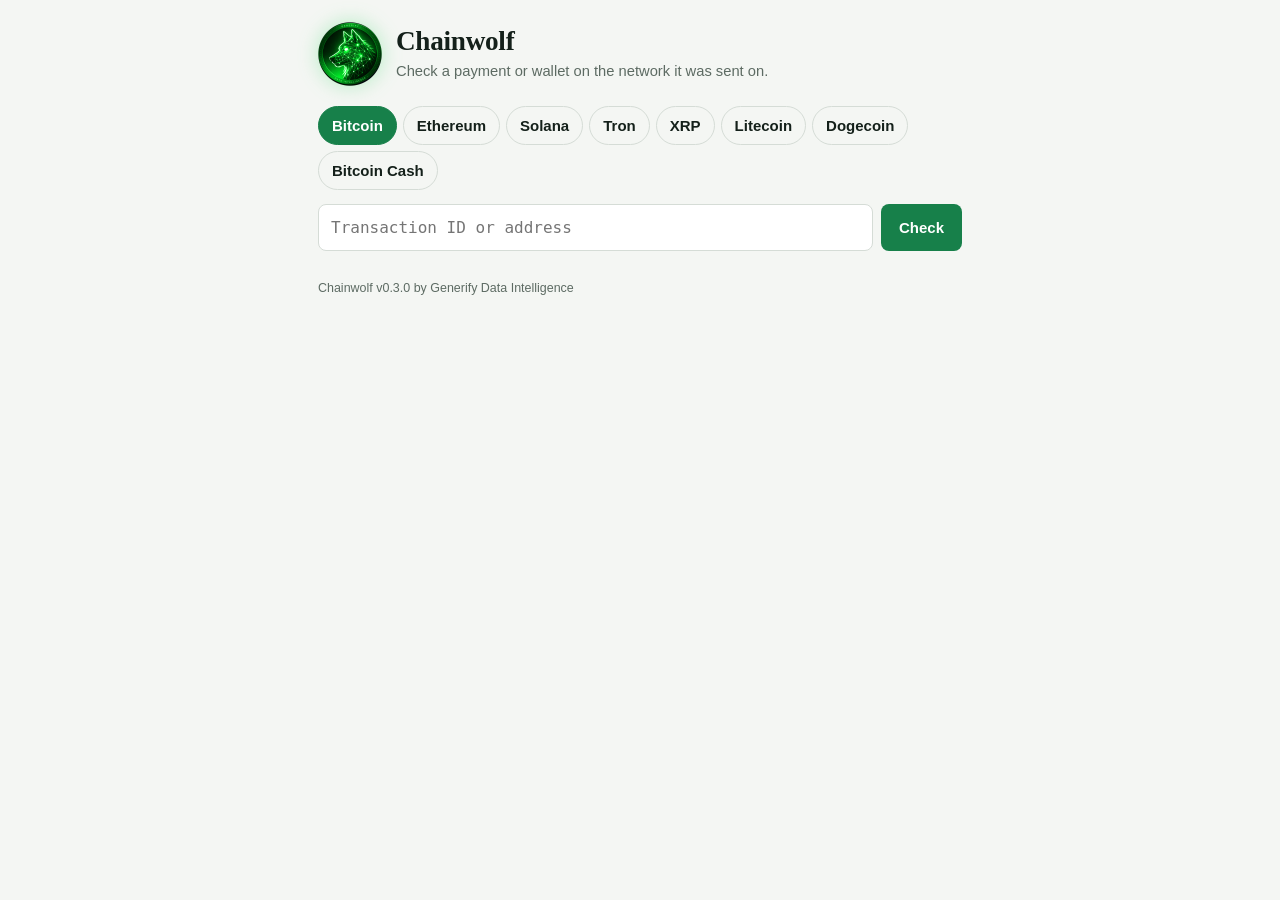
==== index.html @ af443fda "Add 7 files" ====
<!doctype html>
<html lang="en">
<head>
<meta charset="utf-8">
<meta name="viewport" content="width=device-width, initial-scale=1, viewport-fit=cover">
<title>Chainwolf</title>
<meta name="app-version" content="0.3.0">
<meta name="theme-color" content="#070b09">
<link rel="icon" type="image/png" href="favicon.png">
<link rel="apple-touch-icon" href="apple-touch-icon.png">
<link rel="stylesheet" href="style.css?v=0.3.0">
</head>
<body>
<main>
  <header class="brand">
    <img src="logo.png?v=0.3.0" alt="Generify Data Intelligence" width="64" height="64">
    <div>
      <h1>Chainwolf</h1>
      <p class="sub">Check a payment or wallet on the network it was sent on.</p>
    </div>
  </header>

  <div class="nets" id="nets" role="group" aria-label="Network"></div>

  <form id="f" autocomplete="off">
    <div class="field">
      <input id="txid" type="text" autocapitalize="off" autocorrect="off" spellcheck="false"
             placeholder="Transaction ID or address" aria-label="Transaction ID or wallet address">
      <button id="clr" class="icon" type="button" aria-label="Clear" hidden>&times;</button>
    </div>
    <button id="go" type="submit">Check</button>
  </form>

  <div id="msg" role="alert" hidden></div>

  <section id="result" aria-live="polite" hidden>
    <a href="#" id="back" hidden>&larr; Back to address</a>
    <div class="idrow">
      <span class="kind" id="kind"></span>
      <code id="idText"></code>
      <button class="mini" id="copyBtn" type="button">Copy</button>
      <a class="mini" id="ext" target="_blank" rel="noopener noreferrer">Open explorer</a>
    </div>
    <div id="status" class="status">
      <div class="big" id="sBig"></div>
      <div class="small" id="sSmall"></div>
      <div class="pips" id="pips" hidden><span></span><span></span><span></span><span></span><span></span><span></span></div>
      <div class="note" id="sNote" hidden></div>
    </div>
    <div class="watchbar" id="watchbar">
      <div class="field" id="wfield"><input id="wlabel" type="text" maxlength="40" placeholder="Label (optional)" aria-label="Watchlist label"></div>
      <span class="state" id="wstate" hidden>On your watchlist</span>
      <button class="mini" id="wbtn" type="button">Watch</button>
    </div>
    <dl id="rows"></dl>
    <div id="outs" hidden><h2 id="outsTitle">Outputs</h2><div id="outitems"></div></div>
    <div id="txlist" hidden><h2>Recent transactions</h2><div id="txitems"></div></div>
    <p class="foot" id="foot"></p>
  </section>

  <section id="watch" hidden>
    <div class="whead"><h2>Watchlist</h2><button class="mini" id="wrefresh" type="button">Refresh</button></div>
    <div id="witems"></div>
    <p id="wnote"></p>
  </section>

  <p class="ver">Chainwolf v0.3.0 by Generify Data Intelligence</p>
</main>
<script src="chains.js?v=0.3.0"></script>
<script src="app.js?v=0.3.0"></script>
</body>
</html>
---- style.css ----
:root {
  --bg: #f4f6f3; --panel: #ffffff; --ink: #14201a; --muted: #5d6b63; --line: #d5dcd6;
  --brand: #17804a; --on-brand: #ffffff;
  --pending: #a85f0a; --pending-bg: #fbeed9;
  --done: #17704f; --done-bg: #dcf1e7;
  --bad: #a3322a; --bad-bg: #f8e0dd;
  color-scheme: light;
}
@media (prefers-color-scheme: dark) {
  :root {
    --bg: #070b09; --panel: #0f1612; --ink: #e6ede8; --muted: #8fa097; --line: #223027;
    --brand: #3ddc6b; --on-brand: #04130a;
    --pending: #f0a850; --pending-bg: #35260f;
    --done: #5fd89d; --done-bg: #0f2e22;
    --bad: #f08a80; --bad-bg: #3b1a17;
    color-scheme: dark;
  }
}
* { box-sizing: border-box; }
[hidden] { display: none !important; }
html { -webkit-text-size-adjust: 100%; }
body {
  margin: 0; background: var(--bg); color: var(--ink);
  font: 16px/1.5 ui-sans-serif, -apple-system, "Segoe UI", Roboto, sans-serif;
  padding: env(safe-area-inset-top, 0px) 0 env(safe-area-inset-bottom, 0px);
}
main { max-width: 680px; margin: 0 auto; padding: 22px 18px 48px; }

.brand { display: flex; align-items: center; gap: 14px; margin-bottom: 20px; }
.brand img { width: 64px; height: 64px; flex: none; filter: drop-shadow(0 0 10px rgba(61, 220, 107, .35)); }
h1 { font: 600 1.7rem/1.15 ui-serif, Georgia, "Times New Roman", serif; margin: 0; letter-spacing: -0.01em; }
h2 { font: 600 1.05rem/1.3 ui-serif, Georgia, serif; margin: 0; }
.sub { color: var(--muted); margin: 2px 0 0; font-size: .92rem; }

.nets { display: flex; flex-wrap: wrap; gap: 6px; margin-bottom: 14px; }
.net {
  font: 600 14px/1 inherit; font-family: inherit; padding: 10px 13px; border-radius: 999px;
  border: 1px solid var(--line); background: transparent; color: var(--ink); cursor: pointer;
}
.net[aria-pressed="true"] { background: var(--brand); color: var(--on-brand); border-color: var(--brand); }

form { display: flex; gap: 8px; }
.field { position: relative; flex: 1; min-width: 0; }
input[type=text] {
  width: 100%; font: 16px ui-monospace, SFMono-Regular, Menlo, monospace;
  padding: 13px 42px 13px 12px; border: 1px solid var(--line); border-radius: 8px;
  background: var(--panel); color: var(--ink);
}
#wlabel { padding-right: 12px; font-family: inherit; }
button { font-family: inherit; font-size: 15px; font-weight: 600; cursor: pointer; }
#go { padding: 0 18px; border-radius: 8px; border: 0; background: var(--brand); color: var(--on-brand); }
#go:disabled { opacity: .5; }
button.icon {
  position: absolute; right: 4px; top: 50%; transform: translateY(-50%);
  width: 40px; height: 40px; border: 0; background: transparent; color: var(--muted);
  font-size: 24px; line-height: 1; border-radius: 8px;
}
button.mini, a.mini {
  font: 600 13px/1 inherit; font-family: inherit; text-decoration: none;
  padding: 8px 12px; border-radius: 7px; border: 1px solid var(--line);
  background: transparent; color: var(--ink); white-space: nowrap; display: inline-block;
}
:focus-visible { outline: 3px solid var(--brand); outline-offset: 2px; }

#msg { margin-top: 14px; padding: 12px 14px; border-radius: 8px; background: var(--bad-bg); color: var(--bad); }
#result { margin-top: 22px; }
#back { display: inline-block; margin-bottom: 10px; color: var(--muted); font-size: .9rem; }
.idrow { display: flex; align-items: center; gap: 8px; margin-bottom: 12px; flex-wrap: wrap; }
.idrow .kind { color: var(--muted); font-size: .85rem; }
.idrow code { flex: 1 1 200px; min-width: 0; font: 12px/1.4 ui-monospace, Menlo, monospace; word-break: break-all; color: var(--muted); }

.status { border-radius: 10px; padding: 16px 18px; margin-bottom: 12px; }
.status.pending { background: var(--pending-bg); color: var(--pending); }
.status.done { background: var(--done-bg); color: var(--done); }
.status.bad { background: var(--bad-bg); color: var(--bad); }
.status .big { font: 600 1.5rem/1.2 ui-serif, Georgia, serif; overflow-wrap: anywhere; }
.status .small, .status .note { margin-top: 6px; color: var(--ink); }
.status .note { font-size: .92rem; }
.pips { display: flex; gap: 5px; margin-top: 12px; }
.pips span { flex: 1; height: 6px; border-radius: 3px; background: currentColor; opacity: .22; }
.pips span.on { opacity: 1; }

.watchbar { display: flex; gap: 8px; margin-bottom: 12px; align-items: center; }
.watchbar .field { flex: 1; }
.watchbar .state { flex: 1; color: var(--muted); font-size: .9rem; }

dl { margin: 0; background: var(--panel); border: 1px solid var(--line); border-radius: 10px; }
.row { display: flex; justify-content: space-between; gap: 16px; padding: 11px 16px; border-top: 1px solid var(--line); }
.row:first-child { border-top: 0; }
dt { color: var(--muted); flex: none; }
dd { margin: 0; text-align: right; font-variant-numeric: tabular-nums; word-break: break-word; min-width: 0; }

#outs, #txlist { margin-top: 18px; }
#outs h2, #txlist h2 { margin-bottom: 8px; }
.orow { display: flex; justify-content: space-between; gap: 12px; padding: 11px 14px; margin-bottom: 6px; border-radius: 10px; border: 1px solid var(--line); background: var(--panel); }
.orow.mine { border-color: var(--done); }
.orow .oa { min-width: 0; }
.orow .oaddr { font: 12.5px/1.4 ui-monospace, Menlo, monospace; word-break: break-all; }
.orow .otag { font-size: .8rem; color: var(--muted); margin-top: 2px; }
.orow.mine .otag { color: var(--done); }
.orow .oamt { font-variant-numeric: tabular-nums; font-weight: 600; text-align: right; }

.trow {
  display: flex; justify-content: space-between; align-items: center; gap: 12px; width: 100%;
  text-align: left; padding: 11px 14px; margin-bottom: 6px; border-radius: 10px;
  border: 1px solid var(--line); background: var(--panel); color: var(--ink); font-weight: 400;
}
.trow .t1 { font-weight: 600; }
.trow .t1.p { color: var(--pending); }
.trow .t2 { color: var(--muted); font-size: .85rem; }
.trow .tr { font-variant-numeric: tabular-nums; font-weight: 600; text-align: right; }
.trow .tr.in { color: var(--done); }

.foot { margin-top: 14px; color: var(--muted); font-size: .85rem; }

#watch { margin-top: 32px; }
.whead { display: flex; justify-content: space-between; align-items: center; margin-bottom: 8px; }
.witem { display: flex; gap: 6px; margin-bottom: 6px; }
.wmain {
  flex: 1; min-width: 0; display: flex; justify-content: space-between; align-items: center; gap: 12px;
  text-align: left; padding: 11px 14px; border-radius: 10px; border: 1px solid var(--line);
  background: var(--panel); color: var(--ink); font-weight: 400;
}
.wl { min-width: 0; }
.wl .w1 { font-weight: 600; overflow: hidden; text-overflow: ellipsis; white-space: nowrap; }
.wl .w2 { color: var(--muted); font-size: .8rem; }
.chip { font-size: .85rem; font-weight: 600; text-align: right; color: var(--muted); }
.chip.pending { color: var(--pending); }
.chip.done { color: var(--done); }
.chip.bad { color: var(--bad); }
.wx { width: 44px; border-radius: 10px; border: 1px solid var(--line); background: transparent; color: var(--muted); font-size: 20px; }
#wnote { color: var(--muted); font-size: .8rem; margin-top: 8px; }
.ver { margin-top: 28px; color: var(--muted); font-size: .78rem; }
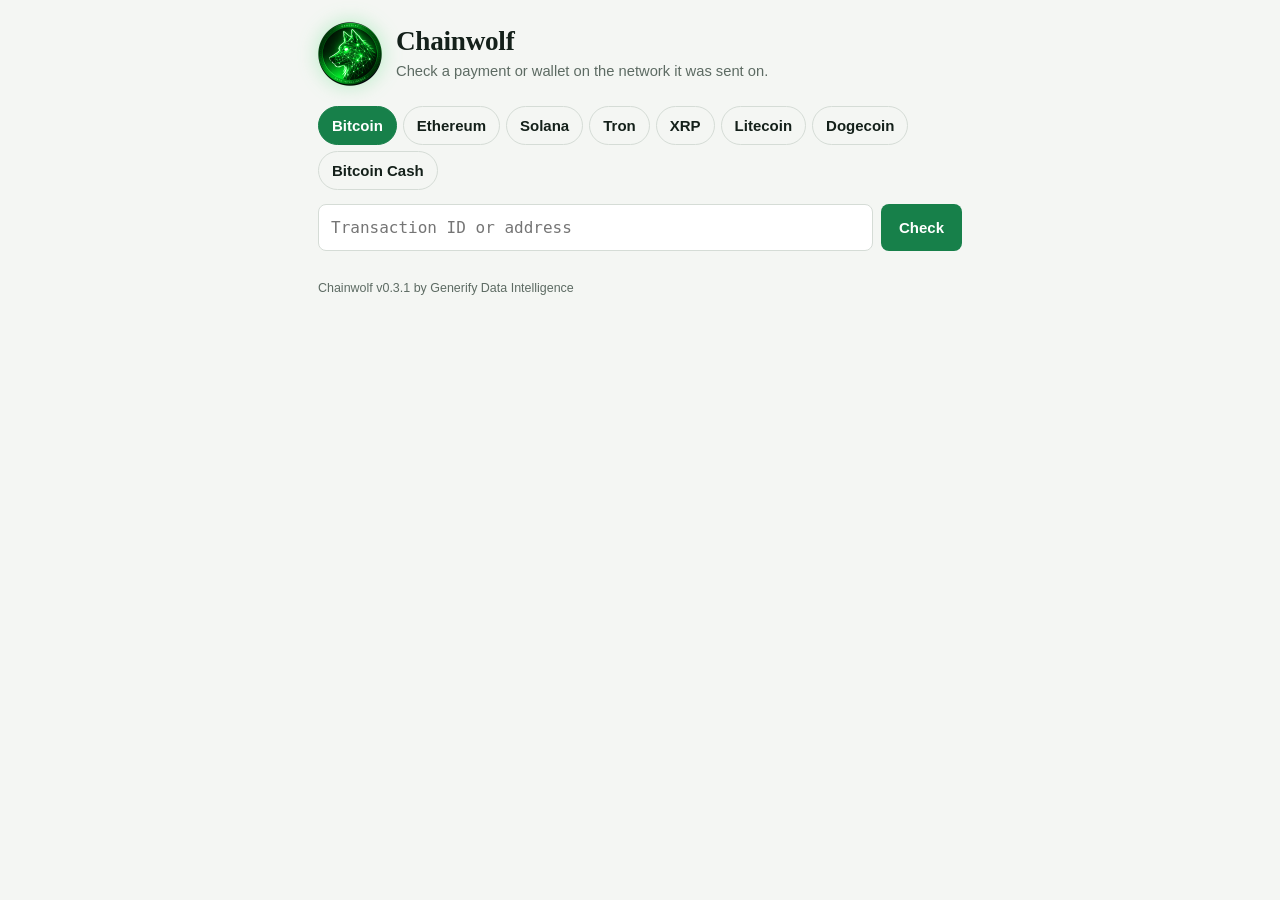
==== commit 546dbf4a: "Update 3 files" ====
--- a/index.html
+++ b/index.html
@@ -4,16 +4,16 @@
 <meta charset="utf-8">
 <meta name="viewport" content="width=device-width, initial-scale=1, viewport-fit=cover">
 <title>Chainwolf</title>
-<meta name="app-version" content="0.3.0">
+<meta name="app-version" content="0.3.1">
 <meta name="theme-color" content="#070b09">
 <link rel="icon" type="image/png" href="favicon.png">
 <link rel="apple-touch-icon" href="apple-touch-icon.png">
-<link rel="stylesheet" href="style.css?v=0.3.0">
+<link rel="stylesheet" href="style.css?v=0.3.1">
 </head>
 <body>
 <main>
   <header class="brand">
-    <img src="logo.png?v=0.3.0" alt="Generify Data Intelligence" width="64" height="64">
+    <img src="logo.png?v=0.3.1" alt="Generify Data Intelligence" width="64" height="64">
     <div>
       <h1>Chainwolf</h1>
       <p class="sub">Check a payment or wallet on the network it was sent on.</p>
@@ -64,9 +64,9 @@
     <p id="wnote"></p>
   </section>
 
-  <p class="ver">Chainwolf v0.3.0 by Generify Data Intelligence</p>
+  <p class="ver">Chainwolf v0.3.1 by Generify Data Intelligence</p>
 </main>
-<script src="chains.js?v=0.3.0"></script>
-<script src="app.js?v=0.3.0"></script>
+<script src="chains.js?v=0.3.1"></script>
+<script src="app.js?v=0.3.1"></script>
 </body>
 </html>
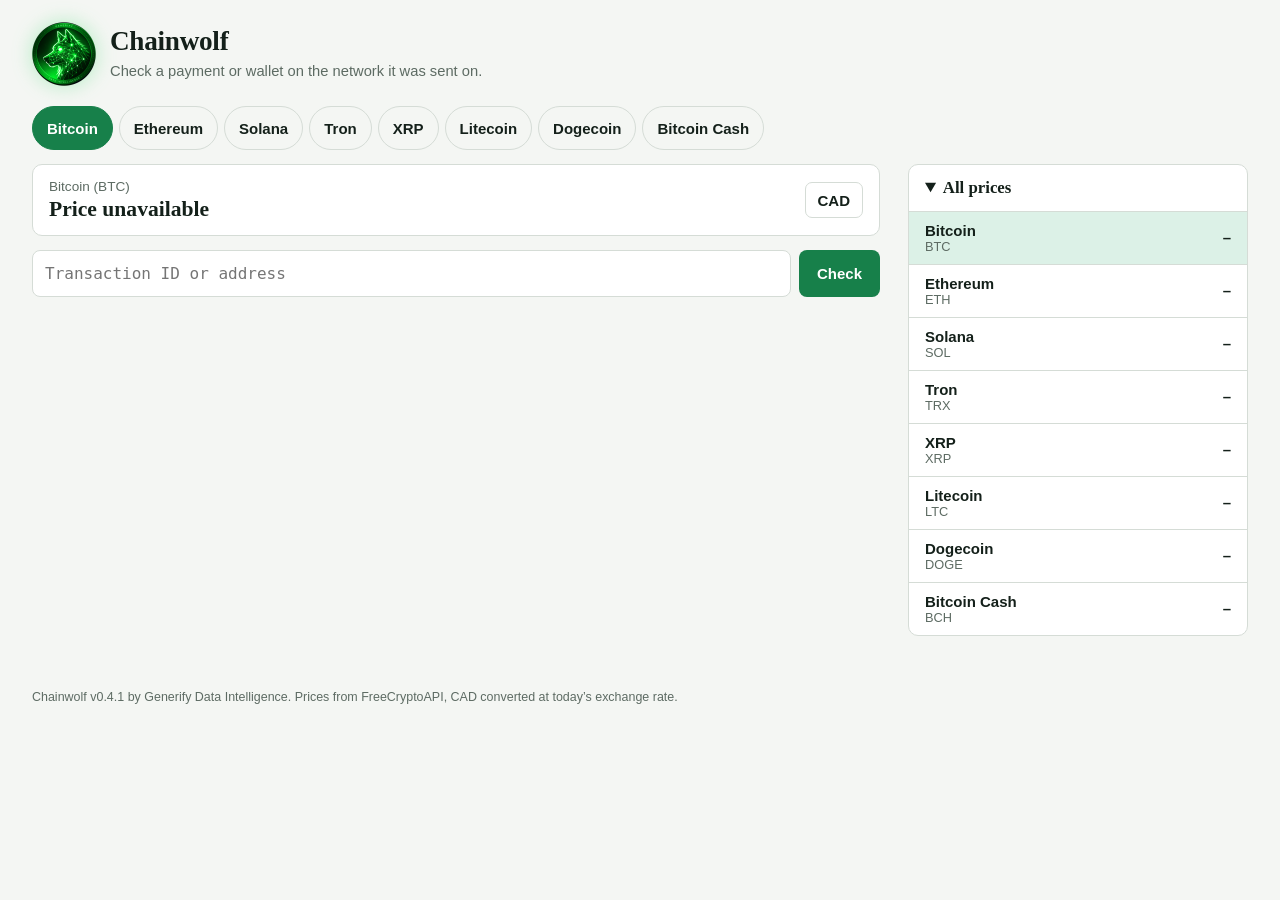
==== commit d5321d7b: "Add config.js, Add prices.js, Update 4 files" ====
--- a/index.html
+++ b/index.html
@@ -4,16 +4,16 @@
 <meta charset="utf-8">
 <meta name="viewport" content="width=device-width, initial-scale=1, viewport-fit=cover">
 <title>Chainwolf</title>
-<meta name="app-version" content="0.3.1">
+<meta name="app-version" content="0.4.1">
 <meta name="theme-color" content="#070b09">
 <link rel="icon" type="image/png" href="favicon.png">
 <link rel="apple-touch-icon" href="apple-touch-icon.png">
-<link rel="stylesheet" href="style.css?v=0.3.1">
+<link rel="stylesheet" href="style.css?v=0.4.1">
 </head>
 <body>
 <main>
   <header class="brand">
-    <img src="logo.png?v=0.3.1" alt="Generify Data Intelligence" width="64" height="64">
+    <img src="logo.png?v=0.4.1" alt="Generify Data Intelligence" width="64" height="64">
     <div>
       <h1>Chainwolf</h1>
       <p class="sub">Check a payment or wallet on the network it was sent on.</p>
@@ -22,51 +22,84 @@
 
   <div class="nets" id="nets" role="group" aria-label="Network"></div>
 
-  <form id="f" autocomplete="off">
-    <div class="field">
-      <input id="txid" type="text" autocapitalize="off" autocorrect="off" spellcheck="false"
-             placeholder="Transaction ID or address" aria-label="Transaction ID or wallet address">
-      <button id="clr" class="icon" type="button" aria-label="Clear" hidden>&times;</button>
+  <div class="layout">
+    <div class="mainc">
+      <div class="pstrip" id="pstrip" hidden>
+        <div class="pleft">
+          <div class="pname" id="pName"></div>
+          <div class="pprice" id="pPrice"></div>
+        </div>
+        <div class="pright">
+          <span class="pchg" id="pChg"></span>
+          <span class="pnote" id="pNote"></span>
+          <button class="mini" id="curBtn" type="button" aria-label="Switch between CAD and USD">CAD</button>
+        </div>
+      </div>
+
+      <form id="f" autocomplete="off">
+        <div class="field">
+          <input id="txid" type="text" autocapitalize="off" autocorrect="off" spellcheck="false"
+                 placeholder="Transaction ID or address" aria-label="Transaction ID or wallet address">
+          <button id="clr" class="icon" type="button" aria-label="Clear" hidden>&times;</button>
+        </div>
+        <button id="go" type="submit">Check</button>
+      </form>
+
+      <div id="msg" role="alert" hidden></div>
+
+      <section id="result" aria-live="polite" hidden>
+        <a href="#" id="back" hidden>&larr; Back to address</a>
+        <div class="rcols" id="rcols">
+          <div class="rcol" id="rcolA">
+            <div class="idrow">
+              <span class="kind" id="kind"></span>
+              <code id="idText"></code>
+              <button class="mini" id="copyBtn" type="button">Copy</button>
+              <a class="mini" id="ext" target="_blank" rel="noopener noreferrer">Open explorer</a>
+            </div>
+            <div id="status" class="status">
+              <div class="big" id="sBig"></div>
+              <div class="fx" id="sFx" hidden></div>
+              <div class="small" id="sSmall"></div>
+              <div class="pips" id="pips" hidden><span></span><span></span><span></span><span></span><span></span><span></span></div>
+              <div class="note" id="sNote" hidden></div>
+            </div>
+            <div class="watchbar" id="watchbar">
+              <div class="field" id="wfield"><input id="wlabel" type="text" maxlength="40" placeholder="Label (optional)" aria-label="Watchlist label"></div>
+              <span class="state" id="wstate" hidden>On your watchlist</span>
+              <button class="mini" id="wbtn" type="button">Watch</button>
+            </div>
+            <dl id="rows"></dl>
+          </div>
+          <div class="rcol" id="rcolB">
+            <div id="outs" hidden><h2 id="outsTitle">Outputs</h2><div id="outitems"></div></div>
+            <div id="txlist" hidden><h2>Recent transactions</h2><div id="txitems"></div></div>
+          </div>
+        </div>
+        <p class="foot" id="foot"></p>
+        <p class="foot" id="fxNote" hidden>Dollar values use today&rsquo;s price, not the price when the payment was sent.</p>
+      </section>
     </div>
-    <button id="go" type="submit">Check</button>
-  </form>
 
-  <div id="msg" role="alert" hidden></div>
+    <aside class="sidec">
+      <details class="panel" id="allp" hidden>
+        <summary>All prices</summary>
+        <div id="pitems"></div>
+      </details>
 
-  <section id="result" aria-live="polite" hidden>
-    <a href="#" id="back" hidden>&larr; Back to address</a>
-    <div class="idrow">
-      <span class="kind" id="kind"></span>
-      <code id="idText"></code>
-      <button class="mini" id="copyBtn" type="button">Copy</button>
-      <a class="mini" id="ext" target="_blank" rel="noopener noreferrer">Open explorer</a>
-    </div>
-    <div id="status" class="status">
-      <div class="big" id="sBig"></div>
-      <div class="small" id="sSmall"></div>
-      <div class="pips" id="pips" hidden><span></span><span></span><span></span><span></span><span></span><span></span></div>
-      <div class="note" id="sNote" hidden></div>
-    </div>
-    <div class="watchbar" id="watchbar">
-      <div class="field" id="wfield"><input id="wlabel" type="text" maxlength="40" placeholder="Label (optional)" aria-label="Watchlist label"></div>
-      <span class="state" id="wstate" hidden>On your watchlist</span>
-      <button class="mini" id="wbtn" type="button">Watch</button>
-    </div>
-    <dl id="rows"></dl>
-    <div id="outs" hidden><h2 id="outsTitle">Outputs</h2><div id="outitems"></div></div>
-    <div id="txlist" hidden><h2>Recent transactions</h2><div id="txitems"></div></div>
-    <p class="foot" id="foot"></p>
-  </section>
+      <section id="watch" hidden>
+        <div class="whead"><h2>Watchlist</h2><button class="mini" id="wrefresh" type="button">Refresh</button></div>
+        <div id="witems"></div>
+        <p id="wnote"></p>
+      </section>
+    </aside>
+  </div>
 
-  <section id="watch" hidden>
-    <div class="whead"><h2>Watchlist</h2><button class="mini" id="wrefresh" type="button">Refresh</button></div>
-    <div id="witems"></div>
-    <p id="wnote"></p>
-  </section>
-
-  <p class="ver">Chainwolf v0.3.1 by Generify Data Intelligence</p>
+  <p class="ver">Chainwolf v0.4.1 by Generify Data Intelligence. Prices from FreeCryptoAPI, CAD converted at today&rsquo;s exchange rate.</p>
 </main>
-<script src="chains.js?v=0.3.1"></script>
-<script src="app.js?v=0.3.1"></script>
+<script src="config.js?v=0.4.1"></script>
+<script src="chains.js?v=0.4.1"></script>
+<script src="prices.js?v=0.4.1"></script>
+<script src="app.js?v=0.4.1"></script>
 </body>
 </html>
--- a/style.css
+++ b/style.css
@@ -24,7 +24,7 @@
   font: 16px/1.5 ui-sans-serif, -apple-system, "Segoe UI", Roboto, sans-serif;
   padding: env(safe-area-inset-top, 0px) 0 env(safe-area-inset-bottom, 0px);
 }
-main { max-width: 680px; margin: 0 auto; padding: 22px 18px 48px; }
+main { max-width: 1360px; margin: 0 auto; padding: 22px clamp(14px, 3vw, 32px) 48px; }
 
 .brand { display: flex; align-items: center; gap: 14px; margin-bottom: 20px; }
 .brand img { width: 64px; height: 64px; flex: none; filter: drop-shadow(0 0 10px rgba(61, 220, 107, .35)); }
@@ -34,7 +34,7 @@
 
 .nets { display: flex; flex-wrap: wrap; gap: 6px; margin-bottom: 14px; }
 .net {
-  font: 600 14px/1 inherit; font-family: inherit; padding: 10px 13px; border-radius: 999px;
+  font: 600 14px/1 inherit; font-family: inherit; padding: 10px 14px; min-height: 44px; border-radius: 999px;
   border: 1px solid var(--line); background: transparent; color: var(--ink); cursor: pointer;
 }
 .net[aria-pressed="true"] { background: var(--brand); color: var(--on-brand); border-color: var(--brand); }
@@ -90,7 +90,7 @@
 dt { color: var(--muted); flex: none; }
 dd { margin: 0; text-align: right; font-variant-numeric: tabular-nums; word-break: break-word; min-width: 0; }
 
-#outs, #txlist { margin-top: 18px; }
+#outs, #txlist { margin-top: 0; }
 #outs h2, #txlist h2 { margin-bottom: 8px; }
 .orow { display: flex; justify-content: space-between; gap: 12px; padding: 11px 14px; margin-bottom: 6px; border-radius: 10px; border: 1px solid var(--line); background: var(--panel); }
 .orow.mine { border-color: var(--done); }
@@ -113,7 +113,7 @@
 
 .foot { margin-top: 14px; color: var(--muted); font-size: .85rem; }
 
-#watch { margin-top: 32px; }
+#watch { margin-top: 24px; }
 .whead { display: flex; justify-content: space-between; align-items: center; margin-bottom: 8px; }
 .witem { display: flex; gap: 6px; margin-bottom: 6px; }
 .wmain {
@@ -131,3 +131,67 @@
 .wx { width: 44px; border-radius: 10px; border: 1px solid var(--line); background: transparent; color: var(--muted); font-size: 20px; }
 #wnote { color: var(--muted); font-size: .8rem; margin-top: 8px; }
 .ver { margin-top: 28px; color: var(--muted); font-size: .78rem; }
+
+/* ---------- v0.4.0: prices ---------- */
+.pstrip {
+  display: flex; justify-content: space-between; align-items: center; gap: 12px; flex-wrap: wrap;
+  padding: 12px 16px; margin-bottom: 14px; border-radius: 10px; border: 1px solid var(--line); background: var(--panel);
+}
+.pname { color: var(--muted); font-size: .85rem; }
+.pprice { font: 600 1.35rem/1.2 ui-serif, Georgia, serif; font-variant-numeric: tabular-nums; }
+.pright { display: flex; align-items: center; gap: 10px; flex-wrap: wrap; }
+.pchg { font-size: .85rem; font-weight: 600; font-variant-numeric: tabular-nums; }
+.pchg.up { color: var(--done); }
+.pchg.down { color: var(--bad); }
+.pnote { color: var(--muted); font-size: .8rem; }
+.pright .mini { min-height: 36px; min-width: 52px; }
+
+.panel { border: 1px solid var(--line); border-radius: 10px; background: var(--panel); margin-bottom: 24px; }
+.panel summary { padding: 12px 16px; font: 600 1.05rem/1.3 ui-serif, Georgia, serif; cursor: pointer; min-height: 44px; }
+.prow {
+  display: flex; justify-content: space-between; align-items: center; gap: 12px; width: 100%;
+  padding: 10px 16px; min-height: 48px; border: 0; border-top: 1px solid var(--line);
+  background: transparent; color: var(--ink); font-weight: 400; text-align: left;
+}
+.prow[aria-current="true"] { background: var(--done-bg); }
+.pn { font-weight: 600; }
+.pm { color: var(--muted); font-size: .8rem; }
+.pv { text-align: right; font-variant-numeric: tabular-nums; }
+.pp { font-weight: 600; }
+.fx { color: var(--muted); font-size: .85rem; font-variant-numeric: tabular-nums; margin-top: 2px; }
+.status .fx { color: var(--ink); font-size: .95rem; margin-top: 4px; }
+.row dd .fx { text-align: right; }
+
+/* ---------- v0.4.0: layout ---------- */
+.layout { display: block; }
+.rcols { display: block; }
+.rcol > * + * { margin-top: 0; }
+#rcolB > :not([hidden]) ~ :not([hidden]) { margin-top: 18px; }
+#rcolB > :not([hidden]) { margin-top: 18px; }
+.sidec { margin-top: 24px; }
+#fxNote { margin-top: 8px; }
+
+@media (min-width: 700px) {
+  .rcols { display: grid; grid-template-columns: minmax(0, 1fr) minmax(0, 1fr); gap: 0 20px; align-items: start; }
+  .rcols.solo { display: block; }
+  #rcolB > :not([hidden]) { margin-top: 0; }
+  #rcolB > :not([hidden]) ~ :not([hidden]) { margin-top: 18px; }
+}
+@media (min-width: 1000px) {
+  .layout { display: grid; grid-template-columns: minmax(0, 1fr) 340px; gap: 28px; align-items: start; }
+  .sidec { margin-top: 0; position: sticky; top: 16px; max-height: calc(100vh - 32px); overflow-y: auto; }
+  .rcols { display: block; }
+  .rcols.solo { display: block; }
+  #rcolB > :not([hidden]) { margin-top: 18px; }
+}
+@media (min-width: 1360px) {
+  .rcols { display: grid; grid-template-columns: minmax(0, 1fr) minmax(0, 1fr); gap: 0 20px; }
+  .rcols.solo { display: block; }
+  #rcolB > :not([hidden]) { margin-top: 0; }
+  #rcolB > :not([hidden]) ~ :not([hidden]) { margin-top: 18px; }
+}
+@media (max-width: 480px) {
+  .brand img { width: 52px; height: 52px; }
+  h1 { font-size: 1.45rem; }
+  .pprice { font-size: 1.2rem; }
+}
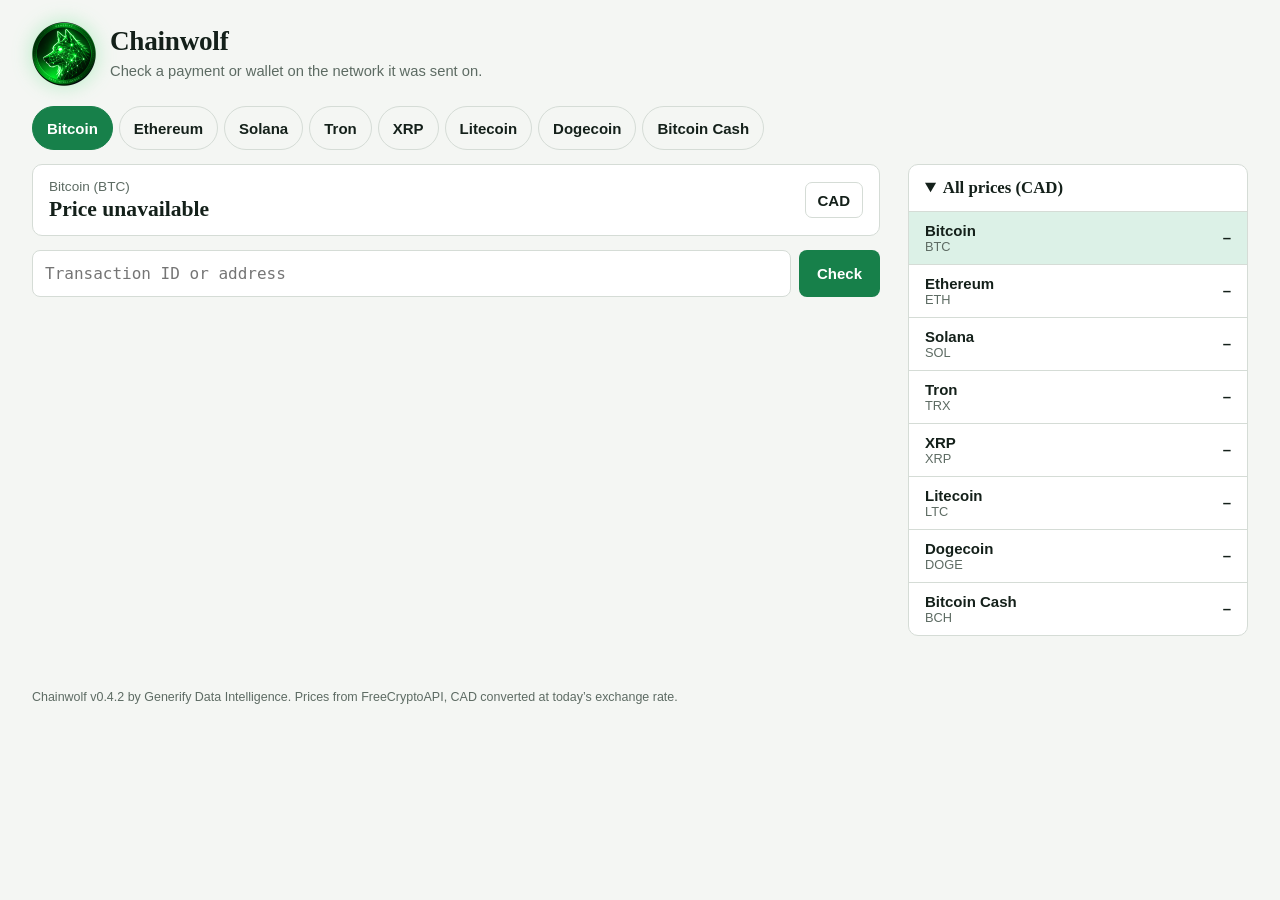
==== commit d2d68eb0: "Update 6 files" ====
--- a/index.html
+++ b/index.html
@@ -4,16 +4,16 @@
 <meta charset="utf-8">
 <meta name="viewport" content="width=device-width, initial-scale=1, viewport-fit=cover">
 <title>Chainwolf</title>
-<meta name="app-version" content="0.4.1">
+<meta name="app-version" content="0.4.2">
 <meta name="theme-color" content="#070b09">
 <link rel="icon" type="image/png" href="favicon.png">
 <link rel="apple-touch-icon" href="apple-touch-icon.png">
-<link rel="stylesheet" href="style.css?v=0.4.1">
+<link rel="stylesheet" href="style.css?v=0.4.2">
 </head>
 <body>
 <main>
   <header class="brand">
-    <img src="logo.png?v=0.4.1" alt="Generify Data Intelligence" width="64" height="64">
+    <img src="logo.png?v=0.4.2" alt="Generify Data Intelligence" width="64" height="64">
     <div>
       <h1>Chainwolf</h1>
       <p class="sub">Check a payment or wallet on the network it was sent on.</p>
@@ -95,11 +95,11 @@
     </aside>
   </div>
 
-  <p class="ver">Chainwolf v0.4.1 by Generify Data Intelligence. Prices from FreeCryptoAPI, CAD converted at today&rsquo;s exchange rate.</p>
+  <p class="ver">Chainwolf v0.4.2 by Generify Data Intelligence. Prices from FreeCryptoAPI, CAD converted at today&rsquo;s exchange rate.</p>
 </main>
-<script src="config.js?v=0.4.1"></script>
-<script src="chains.js?v=0.4.1"></script>
-<script src="prices.js?v=0.4.1"></script>
-<script src="app.js?v=0.4.1"></script>
+<script src="config.js?v=0.4.2"></script>
+<script src="chains.js?v=0.4.2"></script>
+<script src="prices.js?v=0.4.2"></script>
+<script src="app.js?v=0.4.2"></script>
 </body>
 </html>
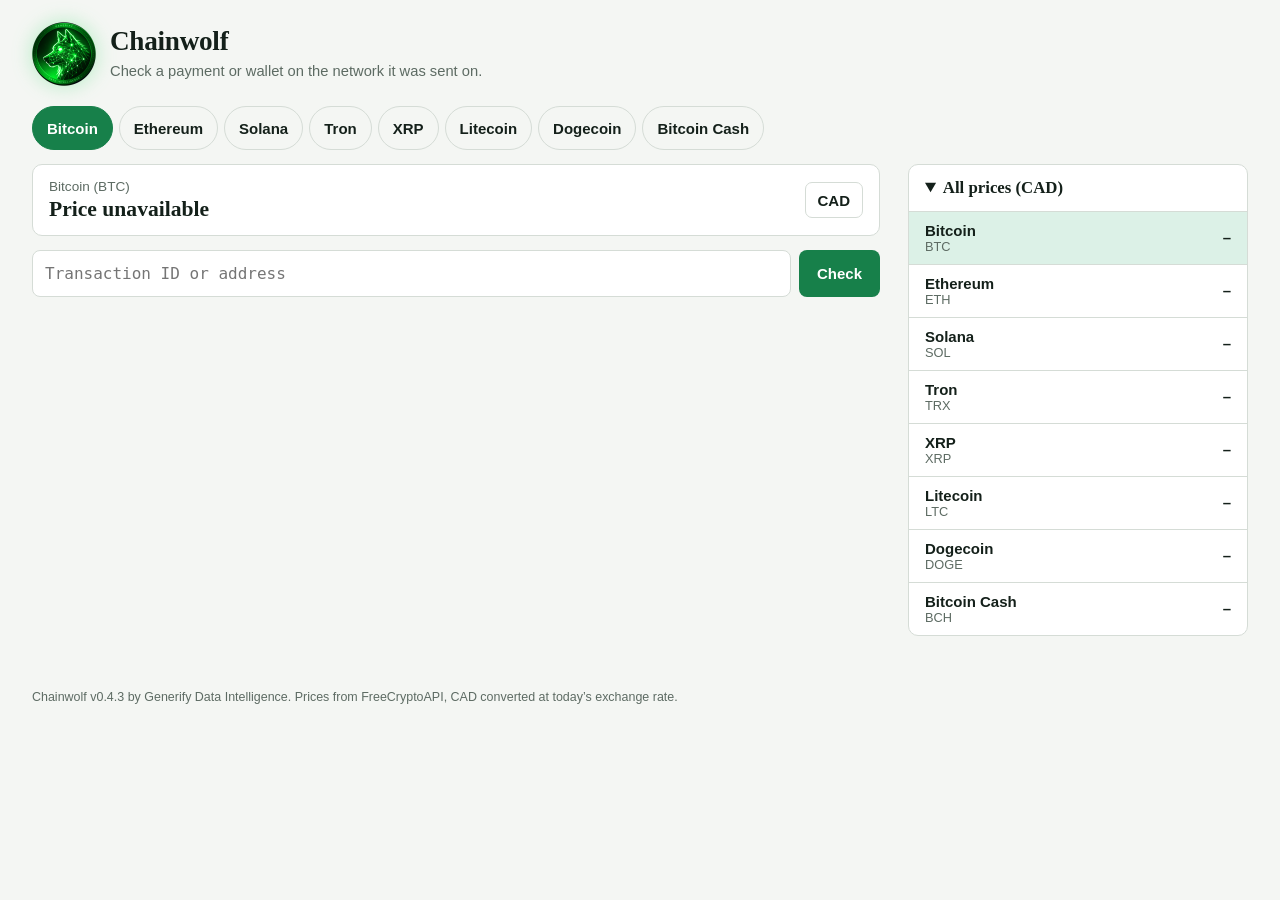
==== commit 14481d83: "Add _headers, Update 6 files" ====
--- a/index.html
+++ b/index.html
@@ -4,16 +4,16 @@
 <meta charset="utf-8">
 <meta name="viewport" content="width=device-width, initial-scale=1, viewport-fit=cover">
 <title>Chainwolf</title>
-<meta name="app-version" content="0.4.2">
+<meta name="app-version" content="0.4.3">
 <meta name="theme-color" content="#070b09">
 <link rel="icon" type="image/png" href="favicon.png">
 <link rel="apple-touch-icon" href="apple-touch-icon.png">
-<link rel="stylesheet" href="style.css?v=0.4.2">
+<link rel="stylesheet" href="style.css?v=0.4.3">
 </head>
 <body>
 <main>
   <header class="brand">
-    <img src="logo.png?v=0.4.2" alt="Generify Data Intelligence" width="64" height="64">
+    <img src="logo.png?v=0.4.3" alt="Generify Data Intelligence" width="64" height="64">
     <div>
       <h1>Chainwolf</h1>
       <p class="sub">Check a payment or wallet on the network it was sent on.</p>
@@ -95,11 +95,11 @@
     </aside>
   </div>
 
-  <p class="ver">Chainwolf v0.4.2 by Generify Data Intelligence. Prices from FreeCryptoAPI, CAD converted at today&rsquo;s exchange rate.</p>
+  <p class="ver">Chainwolf v0.4.3 by Generify Data Intelligence. Prices from FreeCryptoAPI, CAD converted at today&rsquo;s exchange rate.</p>
 </main>
-<script src="config.js?v=0.4.2"></script>
-<script src="chains.js?v=0.4.2"></script>
-<script src="prices.js?v=0.4.2"></script>
-<script src="app.js?v=0.4.2"></script>
+<script src="config.js?v=0.4.3"></script>
+<script src="chains.js?v=0.4.3"></script>
+<script src="prices.js?v=0.4.3"></script>
+<script src="app.js?v=0.4.3"></script>
 </body>
 </html>
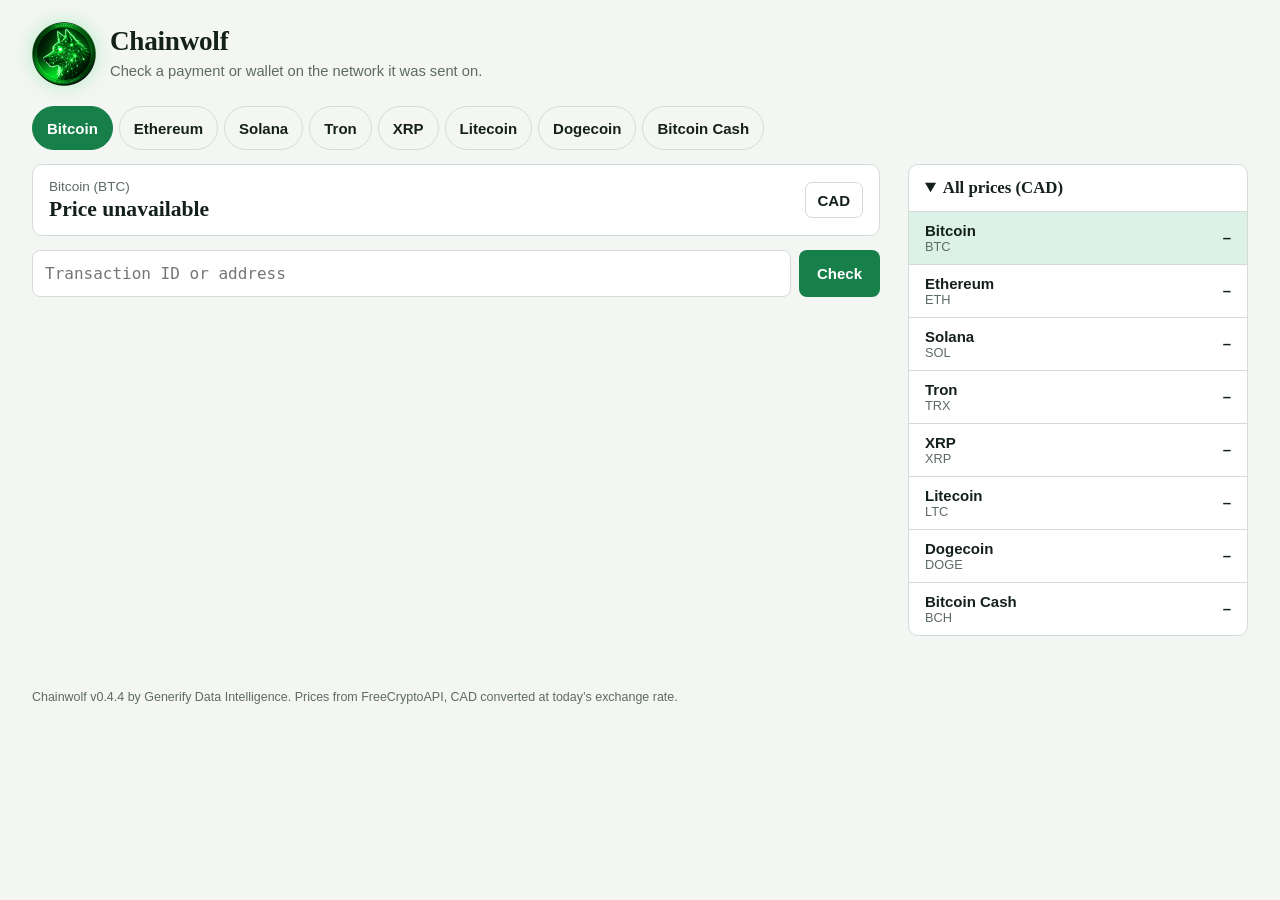
==== commit c475d0bb: "Update 7 files" ====
--- a/index.html
+++ b/index.html
@@ -4,16 +4,16 @@
 <meta charset="utf-8">
 <meta name="viewport" content="width=device-width, initial-scale=1, viewport-fit=cover">
 <title>Chainwolf</title>
-<meta name="app-version" content="0.4.3">
+<meta name="app-version" content="0.4.4">
 <meta name="theme-color" content="#070b09">
 <link rel="icon" type="image/png" href="favicon.png">
 <link rel="apple-touch-icon" href="apple-touch-icon.png">
-<link rel="stylesheet" href="style.css?v=0.4.3">
+<link rel="stylesheet" href="style.css?v=0.4.4">
 </head>
 <body>
 <main>
   <header class="brand">
-    <img src="logo.png?v=0.4.3" alt="Generify Data Intelligence" width="64" height="64">
+    <img src="logo.png?v=0.4.4" alt="Generify Data Intelligence" width="64" height="64">
     <div>
       <h1>Chainwolf</h1>
       <p class="sub">Check a payment or wallet on the network it was sent on.</p>
@@ -95,11 +95,11 @@
     </aside>
   </div>
 
-  <p class="ver">Chainwolf v0.4.3 by Generify Data Intelligence. Prices from FreeCryptoAPI, CAD converted at today&rsquo;s exchange rate.</p>
+  <p class="ver">Chainwolf v0.4.4 by Generify Data Intelligence. Prices from FreeCryptoAPI, CAD converted at today&rsquo;s exchange rate.</p>
 </main>
-<script src="config.js?v=0.4.3"></script>
-<script src="chains.js?v=0.4.3"></script>
-<script src="prices.js?v=0.4.3"></script>
-<script src="app.js?v=0.4.3"></script>
+<script src="config.js?v=0.4.4"></script>
+<script src="chains.js?v=0.4.4"></script>
+<script src="prices.js?v=0.4.4"></script>
+<script src="app.js?v=0.4.4"></script>
 </body>
 </html>
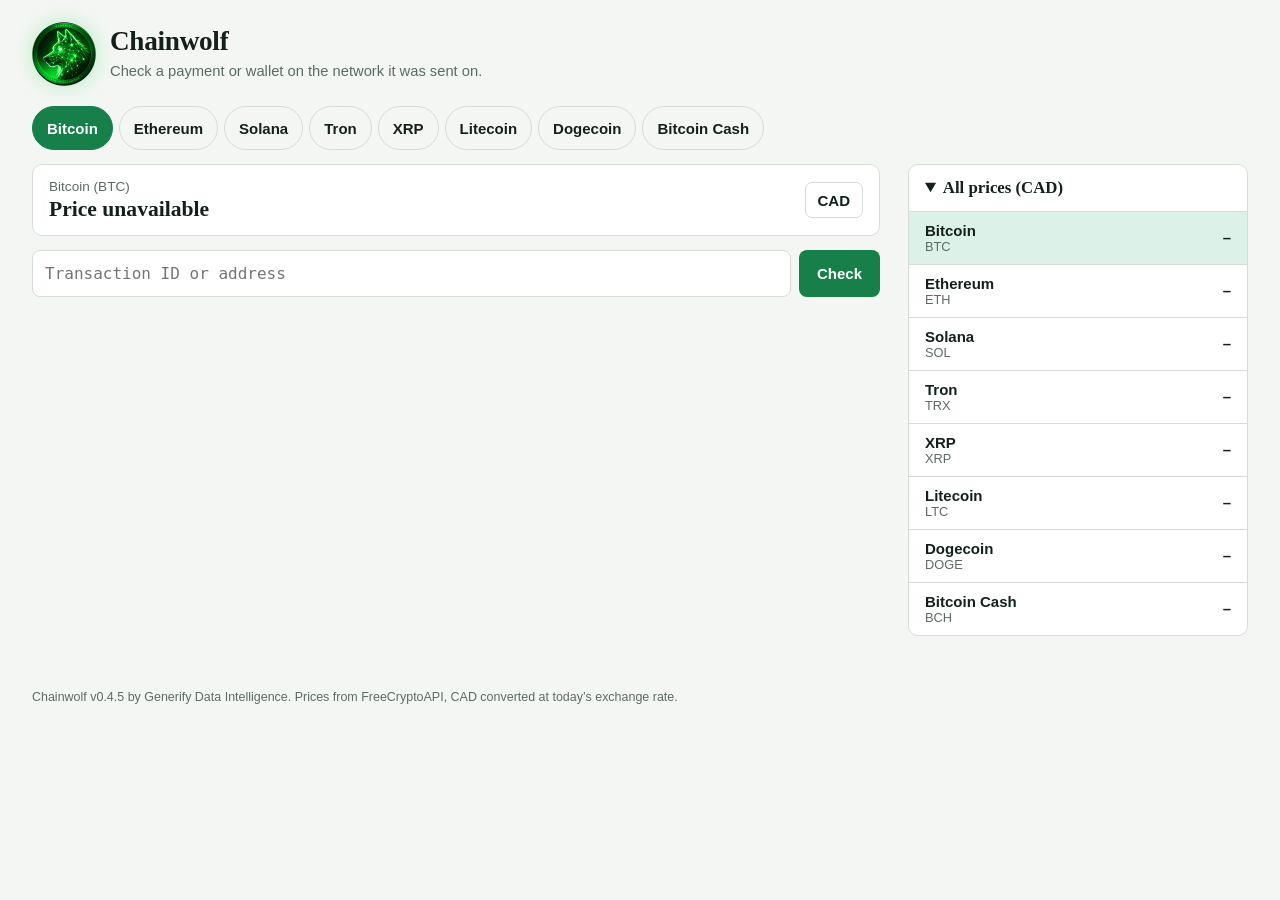
==== commit f38e7e6d: "Update 7 files" ====
--- a/index.html
+++ b/index.html
@@ -4,16 +4,16 @@
 <meta charset="utf-8">
 <meta name="viewport" content="width=device-width, initial-scale=1, viewport-fit=cover">
 <title>Chainwolf</title>
-<meta name="app-version" content="0.4.4">
+<meta name="app-version" content="0.4.5">
 <meta name="theme-color" content="#070b09">
 <link rel="icon" type="image/png" href="favicon.png">
 <link rel="apple-touch-icon" href="apple-touch-icon.png">
-<link rel="stylesheet" href="style.css?v=0.4.4">
+<link rel="stylesheet" href="style.css?v=0.4.5">
 </head>
 <body>
 <main>
   <header class="brand">
-    <img src="logo.png?v=0.4.4" alt="Generify Data Intelligence" width="64" height="64">
+    <img src="logo.png?v=0.4.5" alt="Generify Data Intelligence" width="64" height="64">
     <div>
       <h1>Chainwolf</h1>
       <p class="sub">Check a payment or wallet on the network it was sent on.</p>
@@ -95,11 +95,11 @@
     </aside>
   </div>
 
-  <p class="ver">Chainwolf v0.4.4 by Generify Data Intelligence. Prices from FreeCryptoAPI, CAD converted at today&rsquo;s exchange rate.</p>
+  <p class="ver">Chainwolf v0.4.5 by Generify Data Intelligence. Prices from FreeCryptoAPI, CAD converted at today&rsquo;s exchange rate.</p>
 </main>
-<script src="config.js?v=0.4.4"></script>
-<script src="chains.js?v=0.4.4"></script>
-<script src="prices.js?v=0.4.4"></script>
-<script src="app.js?v=0.4.4"></script>
+<script src="config.js?v=0.4.5"></script>
+<script src="chains.js?v=0.4.5"></script>
+<script src="prices.js?v=0.4.5"></script>
+<script src="app.js?v=0.4.5"></script>
 </body>
 </html>
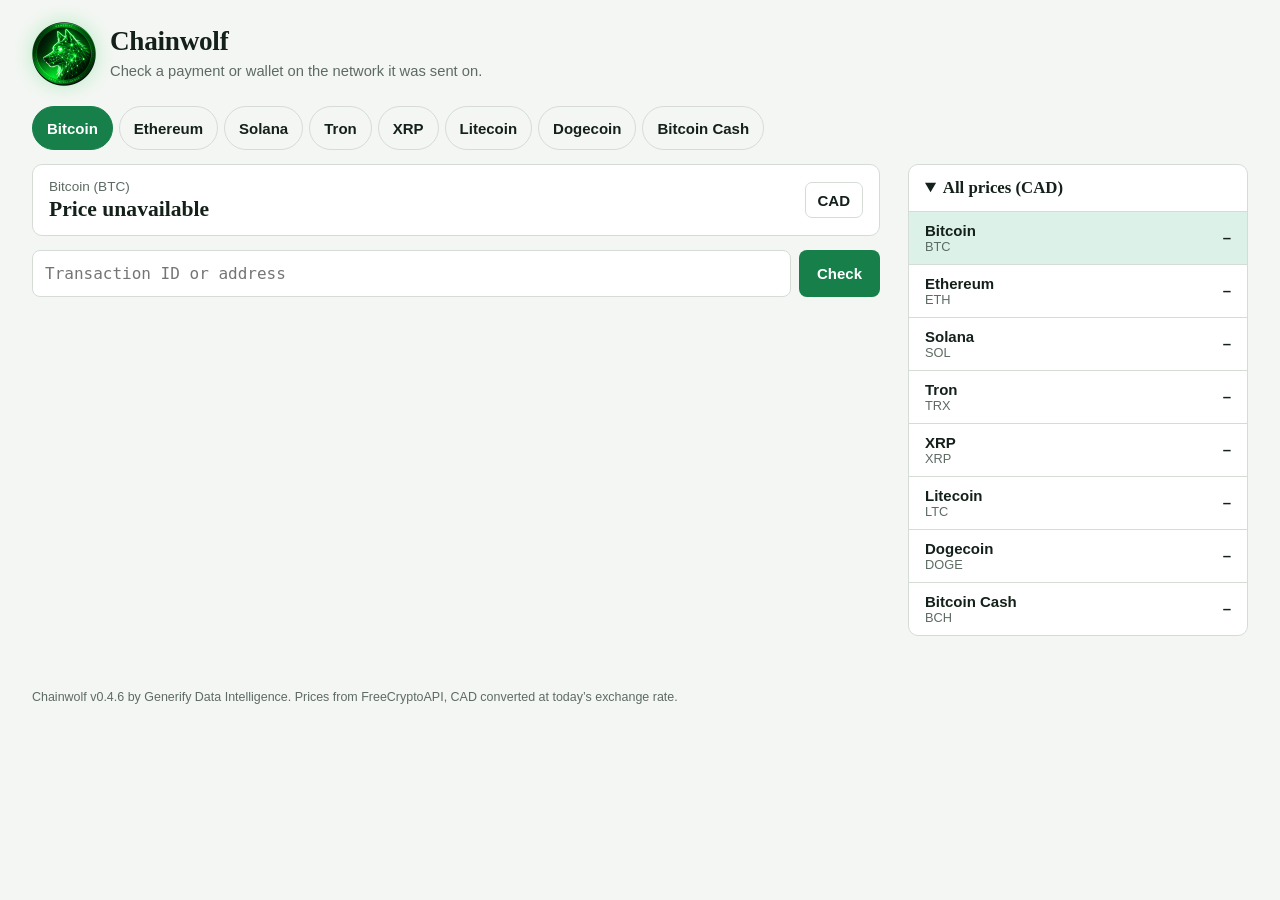
==== commit 324c9769: "Update 7 files" ====
--- a/index.html
+++ b/index.html
@@ -4,16 +4,16 @@
 <meta charset="utf-8">
 <meta name="viewport" content="width=device-width, initial-scale=1, viewport-fit=cover">
 <title>Chainwolf</title>
-<meta name="app-version" content="0.4.5">
+<meta name="app-version" content="0.4.6">
 <meta name="theme-color" content="#070b09">
 <link rel="icon" type="image/png" href="favicon.png">
 <link rel="apple-touch-icon" href="apple-touch-icon.png">
-<link rel="stylesheet" href="style.css?v=0.4.5">
+<link rel="stylesheet" href="style.css?v=0.4.6">
 </head>
 <body>
 <main>
   <header class="brand">
-    <img src="logo.png?v=0.4.5" alt="Generify Data Intelligence" width="64" height="64">
+    <img src="logo.png?v=0.4.6" alt="Generify Data Intelligence" width="64" height="64">
     <div>
       <h1>Chainwolf</h1>
       <p class="sub">Check a payment or wallet on the network it was sent on.</p>
@@ -95,11 +95,11 @@
     </aside>
   </div>
 
-  <p class="ver">Chainwolf v0.4.5 by Generify Data Intelligence. Prices from FreeCryptoAPI, CAD converted at today&rsquo;s exchange rate.</p>
+  <p class="ver">Chainwolf v0.4.6 by Generify Data Intelligence. Prices from FreeCryptoAPI, CAD converted at today&rsquo;s exchange rate.</p>
 </main>
-<script src="config.js?v=0.4.5"></script>
-<script src="chains.js?v=0.4.5"></script>
-<script src="prices.js?v=0.4.5"></script>
-<script src="app.js?v=0.4.5"></script>
+<script src="config.js?v=0.4.6"></script>
+<script src="chains.js?v=0.4.6"></script>
+<script src="prices.js?v=0.4.6"></script>
+<script src="app.js?v=0.4.6"></script>
 </body>
 </html>
